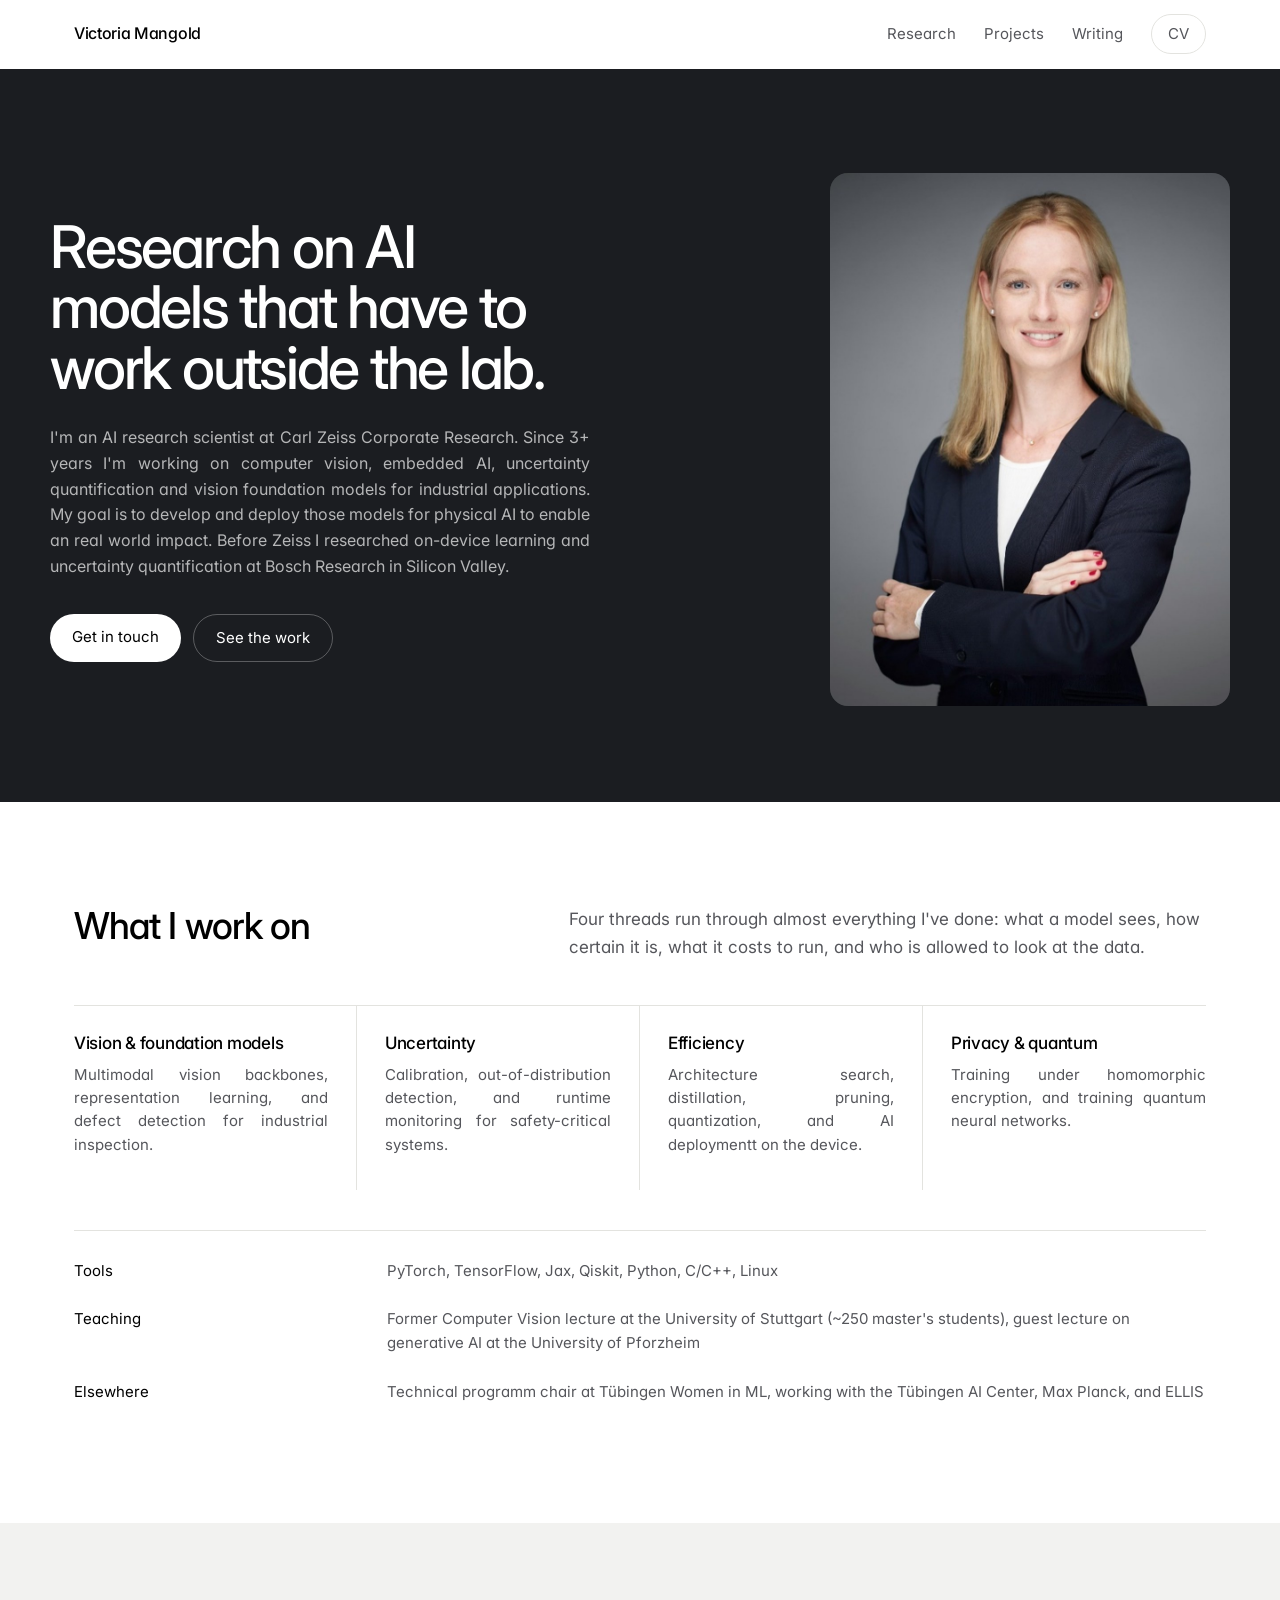
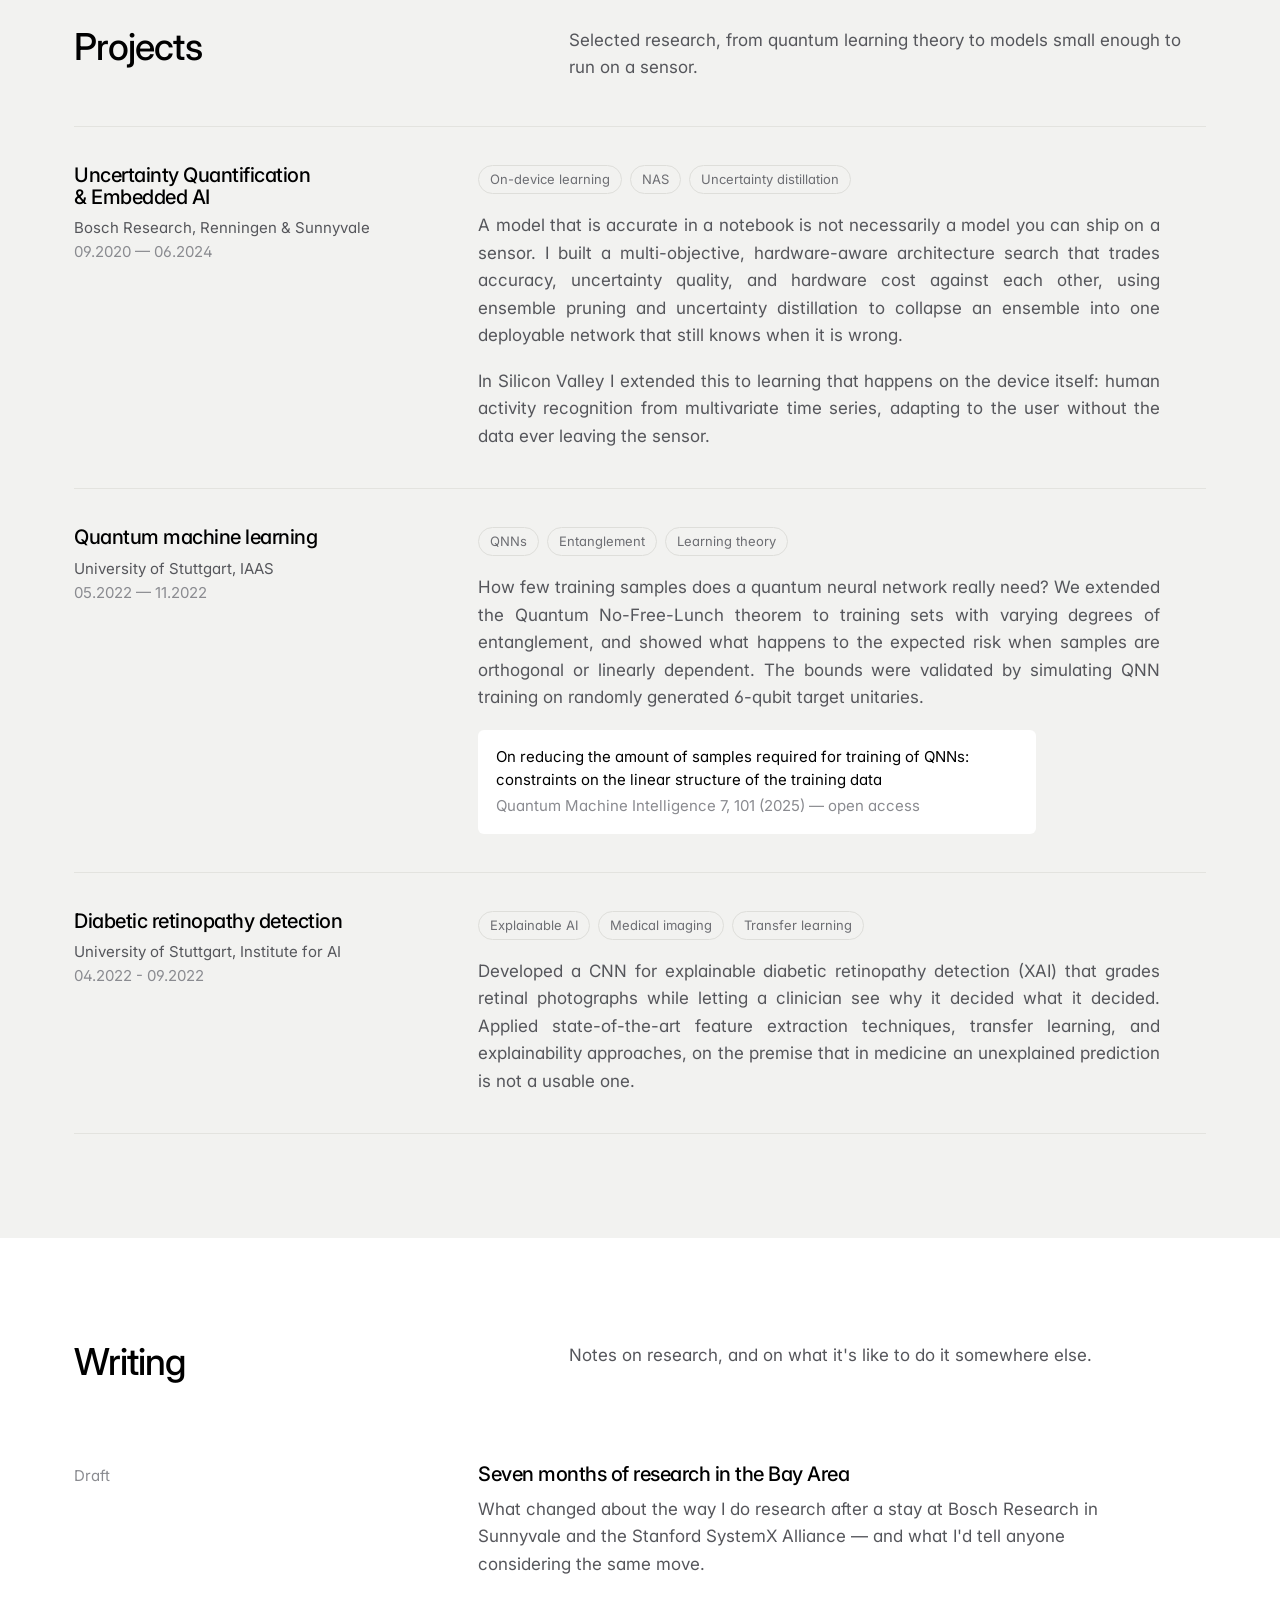
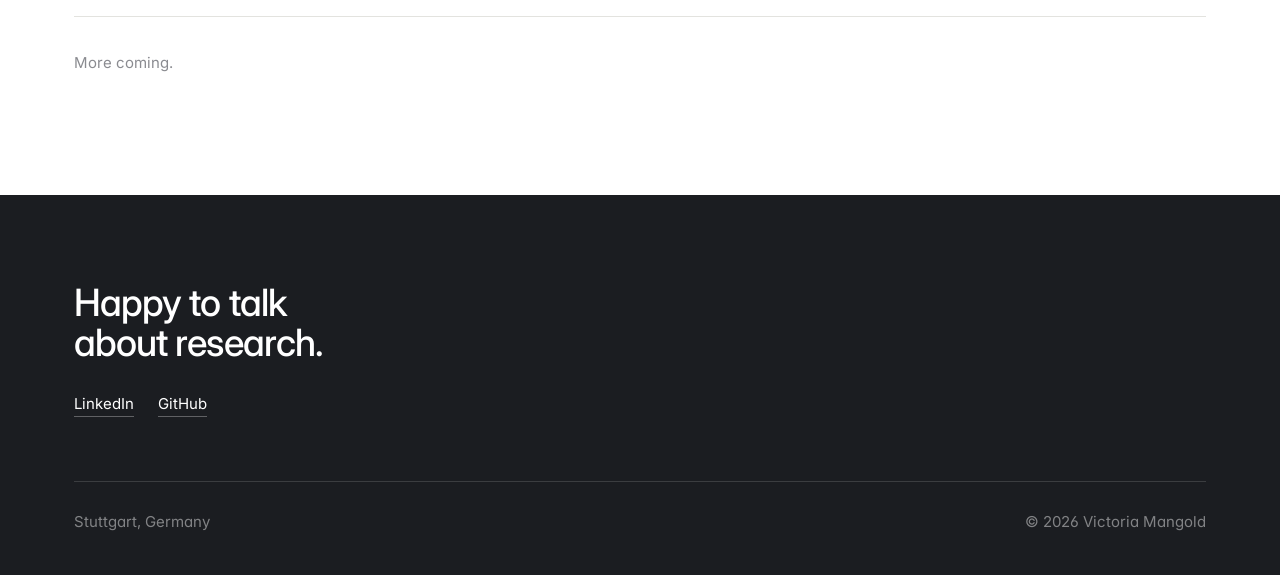
==== index.html @ bfdb850a "Update page" ====
<!doctype html>
<html lang="en">
<head>
<meta charset="utf-8">
<meta name="viewport" content="width=device-width, initial-scale=1">
<title>Victoria Mangold — AI Research Scientist</title>
<meta name="description" content="Victoria Mangold is an AI research scientist working on computer vision, foundation models, and efficient, on-device deep learning.">
<meta name="theme-color" content="#1b1d21">

<!-- social preview -->
<meta property="og:type" content="website">
<meta property="og:title" content="Victoria Mangold — AI Research Scientist">
<meta property="og:description" content="Computer vision, foundation models, and the parts that decide whether a model can be deployed: uncertainty, efficiency, privacy.">
<meta property="og:image" content="assets/portrait.jpg">

<link rel="preconnect" href="https://fonts.googleapis.com">
<link rel="preconnect" href="https://fonts.gstatic.com" crossorigin>
<link href="https://fonts.googleapis.com/css2?family=Inter:wght@400;500&display=swap" rel="stylesheet">
<link rel="stylesheet" href="styles.css">
<script>document.documentElement.classList.add('js');</script>
</head>

<body>

<header class="nav" id="nav">
  <div class="wrap nav__inner">
    <a class="nav__name" href="#top">Victoria Mangold</a>
    <nav class="nav__links" aria-label="Sections">
      <a href="#research" class="nav__hide">Research</a>
      <a href="#projects">Projects</a>
      <a href="#writing">Writing</a>
      <!-- EDIT: point this at your CV file, or delete the link -->
      <a href="assets/Victoria_Mangold_Resume_.pdf" class="nav__cv">CV</a>
    </nav>
  </div>
</header>

<main id="top">

<!-- ================================================== intro ======= -->
<section class="hero">
  <div class="wrap hero__grid">
    <div class="hero__text">
      <h1 class="reveal">Research on AI models that have to work outside the lab.</h1>
      <p class="hero__lede reveal">
        I'm an AI research scientist at Carl Zeiss Corporate Research. 
        Since 3+ years I'm working on computer vision, embedded AI, uncertainty quantification and vision foundation models for industrial applications. 
        My goal is to develop and deploy those models for physical AI to enable an real world impact. 
        Before Zeiss I researched on-device learning and uncertainty quantification at Bosch Research in Silicon Valley.
      </p>
      <div class="hero__actions reveal">
        <!-- EDIT: your email address -->
        <a class="btn btn--solid" href="https://linkedin.com/in/victoria-mangold" target="_blank" rel="noopener">Get in touch</a>
        <a class="btn btn--ghost" href="#projects">See the work</a>
      </div>
    </div>
    <figure class="hero__portrait">
      <img src="assets/portrait.jpg" alt="Victoria Mangold" width="900" height="1200">
    </figure>
  </div>
</section>

<!-- =============================================== research ======= -->
<section class="section" id="research">
  <div class="wrap">
    <div class="section__head">
      <h2>What I work on</h2>
      <p>
        Four threads run through almost everything I've done: what a model sees, how
        certain it is, what it costs to run, and who is allowed to look at the data.
      </p>
    </div>

    <!-- EDIT: four focus areas. Keep them to one sentence each. -->
    <div class="areas">
      <article class="area">
        <h3>Vision &amp; foundation models</h3>
        <p>Multimodal vision backbones, representation learning, and defect detection for industrial inspection.</p>
      </article>
      <article class="area">
        <h3>Uncertainty</h3>
        <p>Calibration, out-of-distribution detection, and runtime monitoring for safety-critical systems.</p>
      </article>
      <article class="area">
        <h3>Efficiency</h3>
        <p>Architecture search, distillation, pruning, quantization, and AI deploymentt on the device.</p>
      </article>
      <article class="area">
        <h3>Privacy &amp; quantum</h3>
        <p>Training under homomorphic encryption, and training quantum neural networks.</p>
      </article>
    </div>

    <dl class="stack">
      <dt>Tools</dt>
      <dd>PyTorch, TensorFlow, Jax, Qiskit, Python, C/C++, Linux</dd>
      <dt>Teaching</dt>
      <dd>Former Computer Vision lecture at the University of Stuttgart (~250 master's students), guest lecture on generative AI at the University of Pforzheim</dd>
      <dt>Elsewhere</dt>
      <dd>Technical programm chair at Tübingen Women in ML, working with the Tübingen AI Center, Max Planck, and ELLIS</dd>
    </dl>
  </div>
</section>

<!-- =============================================== projects ======= -->
<section class="section section--stone" id="projects">
  <div class="wrap">
    <div class="section__head">
      <h2>Projects</h2>
      <p>Selected research, from quantum learning theory to models small enough to run on a sensor.</p>
    </div>

    <div class="items">

      <!-- ------------------------------------------- project 1 --- -->
      <article class="item">
        <div class="item__meta">
          <h3>Uncertainty Quantification & Embedded AI</h3>
          <span class="item__where">Bosch Research, Renningen &amp; Sunnyvale</span>
          <span class="item__year">09.2020 — 06.2024</span>
        </div>
        <div class="item__body">
          <ul class="tags">
            <li>On-device learning</li>
            <li>NAS</li>
            <li>Uncertainty distillation</li>
          </ul>
          <p>
            A model that is accurate in a notebook is not necessarily a model you can ship on a
            sensor. I built a multi-objective, hardware-aware architecture search that trades
            accuracy, uncertainty quality, and hardware cost against each other, using ensemble
            pruning and uncertainty distillation to collapse an ensemble into one deployable
            network that still knows when it is wrong.
          </p>
          <p>
            In Silicon Valley I extended this to learning that happens on the device itself:
            human activity recognition from multivariate time series, adapting to the user
            without the data ever leaving the sensor.
          </p>
          <!-- EDIT: add a link to a thesis PDF, repo, or talk when you have one -->
        </div>
      </article>

      <!-- ------------------------------------------- project 2 --- -->
      <article class="item">
        <div class="item__meta">
          <h3>Quantum machine learning</h3>
          <span class="item__where">University of Stuttgart, IAAS</span>
          <span class="item__year">05.2022 — 11.2022</span>
        </div>
        <div class="item__body">
          <ul class="tags">
            <li>QNNs</li>
            <li>Entanglement</li>
            <li>Learning theory</li>
          </ul>
          <p>
            How few training samples does a quantum neural network really need? We extended the
            Quantum No-Free-Lunch theorem to training sets with varying degrees of entanglement,
            and showed what happens to the expected risk when samples are orthogonal or linearly
            dependent. The bounds were validated by simulating QNN training on randomly generated 
            6-qubit target unitaries.
          </p>
          <a class="paper" href="https://link.springer.com/article/10.1007/s42484-025-00328-7">
            <cite>On reducing the amount of samples required for training of QNNs: constraints on the linear structure of the training data</cite>
            <span>Quantum Machine Intelligence 7, 101 (2025) — open access</span>
          </a>
        </div>
      </article>

      <!-- ------------------------------------------- project 3 --- -->
      <article class="item">
        <div class="item__meta">
          <h3>Diabetic retinopathy detection</h3>
          <span class="item__where">University of Stuttgart, Institute for AI</span>
          <span class="item__year">04.2022 - 09.2022</span>
        </div>
        <div class="item__body">
          <ul class="tags">
            <li>Explainable AI</li>
            <li>Medical imaging</li>
            <li>Transfer learning</li>
          </ul>
          <p>
            Developed a CNN for explainable diabetic retinopathy detection (XAI) that grades
            retinal photographs while letting a clinician see why it decided what it decided.
            Applied state-of-the-art feature extraction techniques, transfer learning, and
            explainability approaches, on the premise that in medicine an unexplained prediction
            is not a usable one.
          </p>
        </div>
      </article>

    </div>
  </div>
</section>

<!-- ================================================ writing ======= -->
<section class="section" id="writing">
  <div class="wrap">
    <div class="section__head">
      <h2>Writing</h2>
      <p>Notes on research, and on what it's like to do it somewhere else.</p>
    </div>

    <!-- EDIT: copy this block for each new post -->
    <a class="post" href="blog/research-stay-bay-area.html">
      <span class="post__date">Draft</span>
      <span>
        <h3>Seven months of research in the Bay Area</h3>
        <p>
          What changed about the way I do research after a stay at Bosch Research in Sunnyvale
          and the Stanford SystemX Alliance — and what I'd tell anyone considering the same move.
        </p>
      </span>
    </a>

    <p class="note">More coming.</p>
  </div>
</section>

</main>

<!-- ================================================= footer ======= -->
<footer class="footer">
  <div class="wrap">
    <h2>Happy to talk about research.</h2>
    <div class="footer__links">
      <!-- EDIT: replace every placeholder below -->
      <!-- <a href="mailto:@DOMAIN.COM">EMAIL@DOMAIN.COM</a> -->
      <a href="https://linkedin.com/in/victoria-mangold">LinkedIn</a>
      <!-- <a href="https://scholar.google.com/citations?user=ID">Google Scholar</a> -->
      <a href="https://github.com/victoriamangold">GitHub</a>
      <!-- <a href="assets/Victoria_Mangold_Resume.pdf">CV (PDF)</a> -->
    </div>
    <div class="footer__base">
      <span>Stuttgart, Germany</span>
      <span>© <span id="year">2026</span> Victoria Mangold</span>
    </div>
  </div>
</footer>

<script src="script.js"></script>
</body>
</html>
---- styles.css ----
/* ------------------------------------------------------------------
   Victoria Mangold — personal site
   Tokens live here. Change these five values and the whole site shifts.
------------------------------------------------------------------ */

:root {
  --paper:    #ffffff;
  --stone:    #f2f2f0;   /* quiet section background        */
  --graphite: #1b1d21;   /* hero + footer, matches photo bg */
  --ink:      #000000;   /* headlines                       */
  --body:     #55565b;   /* running text                    */
  --rule:     #e3e3df;   /* hairlines                       */

  --gutter: 24px;
  --max: 1180px;

  --ease: cubic-bezier(0.22, 0.61, 0.36, 1);
}

*, *::before, *::after { box-sizing: border-box; }

html { -webkit-text-size-adjust: 100%; scroll-behavior: smooth; }

body {
  margin: 0;
  background: var(--paper);
  color: var(--body);
  font-family: "Inter", -apple-system, BlinkMacSystemFont, "Segoe UI", Helvetica, Arial, sans-serif;
  font-size: 17px;
  line-height: 1.62;
  font-feature-settings: "cv11", "ss01";
  -webkit-font-smoothing: antialiased;
}

h1, h2, h3, h4 {
  color: var(--ink);
  font-weight: 500;
  letter-spacing: -0.025em;
  line-height: 1.08;
  margin: 0;
  text-wrap: balance;
}

a { color: inherit; }

img { max-width: 100%; display: block; }

:focus-visible {
  outline: 2px solid currentColor;
  outline-offset: 3px;
  border-radius: 2px;
}

.wrap {
  width: 100%;
  max-width: var(--max);
  margin-inline: auto;
  padding-inline: var(--gutter);
}

.sr-only {
  position: absolute; width: 1px; height: 1px;
  padding: 0; margin: -1px; overflow: hidden;
  clip: rect(0 0 0 0); white-space: nowrap; border: 0;
}

/* ---------------------------------------------------------- nav ---- */

/* Frosted white, translucent, always visible. Sits in normal flow above the
   hero, so the dark panel starts below it. The hairline underneath only
   appears once there is content scrolling past, which keeps the top of the
   page clean. */

.nav {
  position: sticky;
  top: 0;
  z-index: 50;
  background: rgba(255, 255, 255, 0.72);
  -webkit-backdrop-filter: saturate(1.8) blur(16px);
  backdrop-filter: saturate(1.8) blur(16px);
  border-bottom: 1px solid transparent;
  transition: border-color 0.32s var(--ease), background 0.32s var(--ease);
}
.nav[data-scrolled="true"] {
  background: rgba(255, 255, 255, 0.82);
  border-bottom-color: var(--rule);
}

.nav__inner {
  display: flex;
  align-items: center;
  justify-content: space-between;
  gap: 24px;
  height: 68px;
}

.nav__name {
  color: var(--ink);
  font-weight: 500;
  letter-spacing: -0.02em;
  text-decoration: none;
  font-size: 1rem;
}

.nav__links {
  display: flex;
  align-items: center;
  gap: 28px;
  font-size: 0.9375rem;
}
.nav__links a {
  text-decoration: none;
  color: var(--body);
  transition: color 0.18s var(--ease), background 0.18s var(--ease), border-color 0.18s var(--ease);
}
.nav__links a:hover { color: var(--ink); }

.nav__cv {
  color: var(--ink);
  border: 1px solid var(--rule);
  border-radius: 999px;
  padding: 7px 16px;
}
.nav__cv:hover { background: var(--stone); border-color: #d3d3ce; }

/* --------------------------------------------------------- hero ---- */

.hero {
  background: var(--graphite);
  color: #fff;
  overflow: clip;
}

.hero__grid {
  display: grid;
  grid-template-columns: minmax(0, 1fr) minmax(280px, 400px);
  align-items: center;
  gap: 56px;
  padding: 104px 0 96px;
}

.hero__text { padding: 0; }

.hero h1 {
  color: #fff;
  font-size: clamp(2.5rem, 4.6vw, 3.9rem);
  letter-spacing: -0.038em;
  line-height: 1.03;
  max-width: 17ch;
}

.hero__lede {
  margin: 26px 0 0;
  max-width: 54ch;
  color: rgba(255, 255, 255, 0.68);
  font-size: clamp(1rem, 1.25vw, 1.1rem);
  line-height: 1.62;
  text-align: justify;
  text-justify: inter-word;
  hyphens: auto;
}

.hero__actions {
  margin-top: 34px;
  display: flex;
  flex-wrap: wrap;
  gap: 12px;
}

.btn {
  display: inline-block;
  border-radius: 999px;
  padding: 11px 22px;
  font-size: 0.9375rem;
  text-decoration: none;
  transition: background 0.18s var(--ease), color 0.18s var(--ease), border-color 0.18s var(--ease);
}
.btn--solid { background: #fff; color: var(--ink); }
.btn--solid:hover { background: rgba(255, 255, 255, 0.82); }
.btn--ghost { border: 1px solid rgba(255, 255, 255, 0.28); color: #fff; }
.btn--ghost:hover { border-color: rgba(255, 255, 255, 0.6); }

.hero__portrait {
  margin: 0;
  justify-self: end;
  width: 100%;
  border-radius: 18px;
  overflow: hidden;
  /* the photo backdrop is lighter than the panel, so a hairline keeps the
     corners from looking like a pasted rectangle */
  box-shadow: inset 0 0 0 1px rgba(255, 255, 255, 0.07);
}
.hero__portrait img {
  width: 100%;
  height: auto;
  aspect-ratio: 3 / 4;
  object-fit: cover;
}

/* ------------------------------------------------------ sections --- */

.section { padding: 104px 0; scroll-margin-top: 68px; }
.section--stone { background: var(--stone); }

.section__head {
  display: grid;
  grid-template-columns: minmax(0, 1fr) minmax(0, 1.4fr);
  gap: 40px;
  align-items: start;
  padding-bottom: 44px;
}
.section__head h2 { font-size: clamp(1.7rem, 2.9vw, 2.35rem); }
.section__head p { margin: 0; max-width: 58ch; }

/* focus areas — a definition list, because that is what it is */

.areas {
  display: grid;
  grid-template-columns: repeat(4, minmax(0, 1fr));
  gap: 0;
  border-top: 1px solid var(--rule);
}
.area {
  padding: 28px 28px 34px;
  border-right: 1px solid var(--rule);
}
.area:first-child { padding-left: 0; }
.area:last-child { border-right: 0; padding-right: 0; }
.area h3 {
  font-size: 1.0625rem;
  letter-spacing: -0.015em;
  margin-bottom: 10px;
}
.area p {
  margin: 0;
  font-size: 0.9375rem;
  line-height: 1.55;
  text-align: justify;
  text-justify: inter-word;
  hyphens: auto;
}

.stack {
  margin-top: 40px;
  padding-top: 28px;
  border-top: 1px solid var(--rule);
  display: grid;
  grid-template-columns: minmax(0, 1fr) minmax(0, 3fr);
  gap: 24px 40px;
  font-size: 0.9375rem;
}
.stack dt { color: var(--ink); }
.stack dd { margin: 0; }

/* ------------------------------------------------------- projects -- */

.items { border-top: 1px solid var(--rule); }

.item {
  display: grid;
  grid-template-columns: minmax(0, 1fr) minmax(0, 2fr);
  gap: 24px 40px;
  padding: 38px 0;
  border-bottom: 1px solid var(--rule);
  align-items: start;
}

.item__meta { font-size: 0.9375rem; }
.item__meta h3 { font-size: 1.25rem; margin-bottom: 8px; }
.item__where { display: block; }
.item__year { display: block; color: #8a8b90; }

.item__body > p {
  margin: 0 0 18px;
  max-width: 62ch;
  text-align: justify;
  text-justify: inter-word;
  hyphens: auto;
}
.item__body > p:last-child { margin-bottom: 0; }

.tags {
  list-style: none;
  display: flex;
  flex-wrap: wrap;
  gap: 8px;
  margin: 0 0 18px;
  padding: 0;
  font-size: 0.8125rem;
}
.tags li {
  border: 1px solid var(--rule);
  border-radius: 999px;
  padding: 3px 11px;
  color: #6d6e73;
}
.section--stone .tags li { border-color: #dededa; }

.link {
  color: var(--ink);
  text-decoration: none;
  border-bottom: 1px solid #c9c9c4;
  padding-bottom: 1px;
  transition: border-color 0.18s var(--ease);
}
.link:hover { border-bottom-color: var(--ink); }

.paper {
  display: block;
  font-size: 0.9375rem;
  line-height: 1.5;
  padding: 16px 18px;
  background: var(--stone);
  border-radius: 6px;
  text-decoration: none;
  max-width: 62ch;
  transition: background 0.18s var(--ease);
}
.section--stone .paper { background: #fff; }
.paper:hover { background: #eaeae6; }
.section--stone .paper:hover { background: #f8f8f6; }
.paper cite { color: var(--ink); font-style: normal; }
.paper span { display: block; color: #8a8b90; margin-top: 4px; }

/* ---------------------------------------------------------- blog --- */

.post {
  display: grid;
  grid-template-columns: minmax(0, 1fr) minmax(0, 2fr);
  gap: 24px 40px;
  padding: 38px 0;
  border-bottom: 1px solid var(--rule);
  text-decoration: none;
}
.post:first-child { border-top: 1px solid var(--rule); }
.post__date { font-size: 0.9375rem; color: #8a8b90; }
.post h3 { font-size: 1.25rem; margin-bottom: 10px; }
.post p { margin: 0; max-width: 62ch; }
.post:hover h3 { text-decoration: underline; text-underline-offset: 4px; text-decoration-thickness: 1px; }

.note {
  margin-top: 34px;
  font-size: 0.9375rem;
  color: #8a8b90;
}

/* -------------------------------------------------------- footer --- */

.footer {
  background: var(--graphite);
  color: rgba(255, 255, 255, 0.66);
  padding: 88px 0 40px;
  font-size: 0.9375rem;
}
.footer h2 {
  color: #fff;
  font-size: clamp(1.7rem, 3vw, 2.35rem);
  max-width: 16ch;
  margin-bottom: 28px;
}
.footer a { color: #fff; text-decoration: none; border-bottom: 1px solid rgba(255,255,255,0.3); }
.footer a:hover { border-bottom-color: #fff; }

.footer__links {
  display: flex;
  flex-wrap: wrap;
  gap: 24px;
  padding-bottom: 64px;
}

.footer__base {
  display: flex;
  flex-wrap: wrap;
  justify-content: space-between;
  gap: 12px;
  padding-top: 28px;
  border-top: 1px solid rgba(255, 255, 255, 0.14);
  color: rgba(255, 255, 255, 0.45);
}
.footer__base a { border-bottom: 0; color: rgba(255, 255, 255, 0.45); }
.footer__base a:hover { color: #fff; }

/* ----------------------------------------------------- blog post --- */

.article { padding: 72px 0 96px; }
.article__inner { max-width: 68ch; margin-inline: auto; }
.article h1 { font-size: clamp(2rem, 4vw, 3rem); margin-bottom: 16px; }
.article__date { color: #8a8b90; font-size: 0.9375rem; }
.article h2 { font-size: 1.4rem; margin: 48px 0 14px; }
.article p { margin: 0 0 20px; }
.back {
  display: inline-block;
  margin-bottom: 40px;
  font-size: 0.9375rem;
  text-decoration: none;
  color: var(--body);
}
.back:hover { color: var(--ink); }

/* ------------------------------------------------------- motion ---- */

.js .reveal { opacity: 0; transform: translateY(14px); }
.loaded .reveal {
  opacity: 1;
  transform: none;
  transition: opacity 0.7s var(--ease), transform 0.7s var(--ease);
}
.loaded .reveal:nth-child(2) { transition-delay: 0.08s; }
.loaded .reveal:nth-child(3) { transition-delay: 0.16s; }

@media (prefers-reduced-motion: reduce) {
  html { scroll-behavior: auto; }
  .reveal, .loaded .reveal { opacity: 1; transform: none; transition: none; }
  * { animation-duration: 0.01ms !important; transition-duration: 0.01ms !important; }
}

/* ------------------------------------------------------ responsive - */

@media (max-width: 1000px) {
  .areas { grid-template-columns: repeat(2, minmax(0, 1fr)); }
  .area { border-bottom: 1px solid var(--rule); }
  .area:nth-child(2n + 1) { padding-left: 0; }
  .area:nth-child(2n) { border-right: 0; padding-right: 0; }
  .area:nth-last-child(-n+2) { border-bottom: 0; }
}

@media (max-width: 820px) {
  body { font-size: 16px; }
  .hero__grid {
    grid-template-columns: 1fr;
    gap: 44px;
    padding: 64px 0 72px;
  }
  .hero__portrait { max-width: 300px; justify-self: start; }
  .section { padding: 72px 0; }
  .section__head,
  .item,
  .post,
  .stack { grid-template-columns: 1fr; }
  .section__head { padding-bottom: 32px; gap: 16px; }
  .nav__links { gap: 18px; font-size: 0.875rem; }
  .nav__links .nav__hide { display: none; }
}

@media (max-width: 520px) {
  .areas { grid-template-columns: 1fr; }
  .area { border-right: 0; padding-inline: 0; }
  .area:nth-last-child(-n+2) { border-bottom: 1px solid var(--rule); }
  .area:last-child { border-bottom: 0; }
}
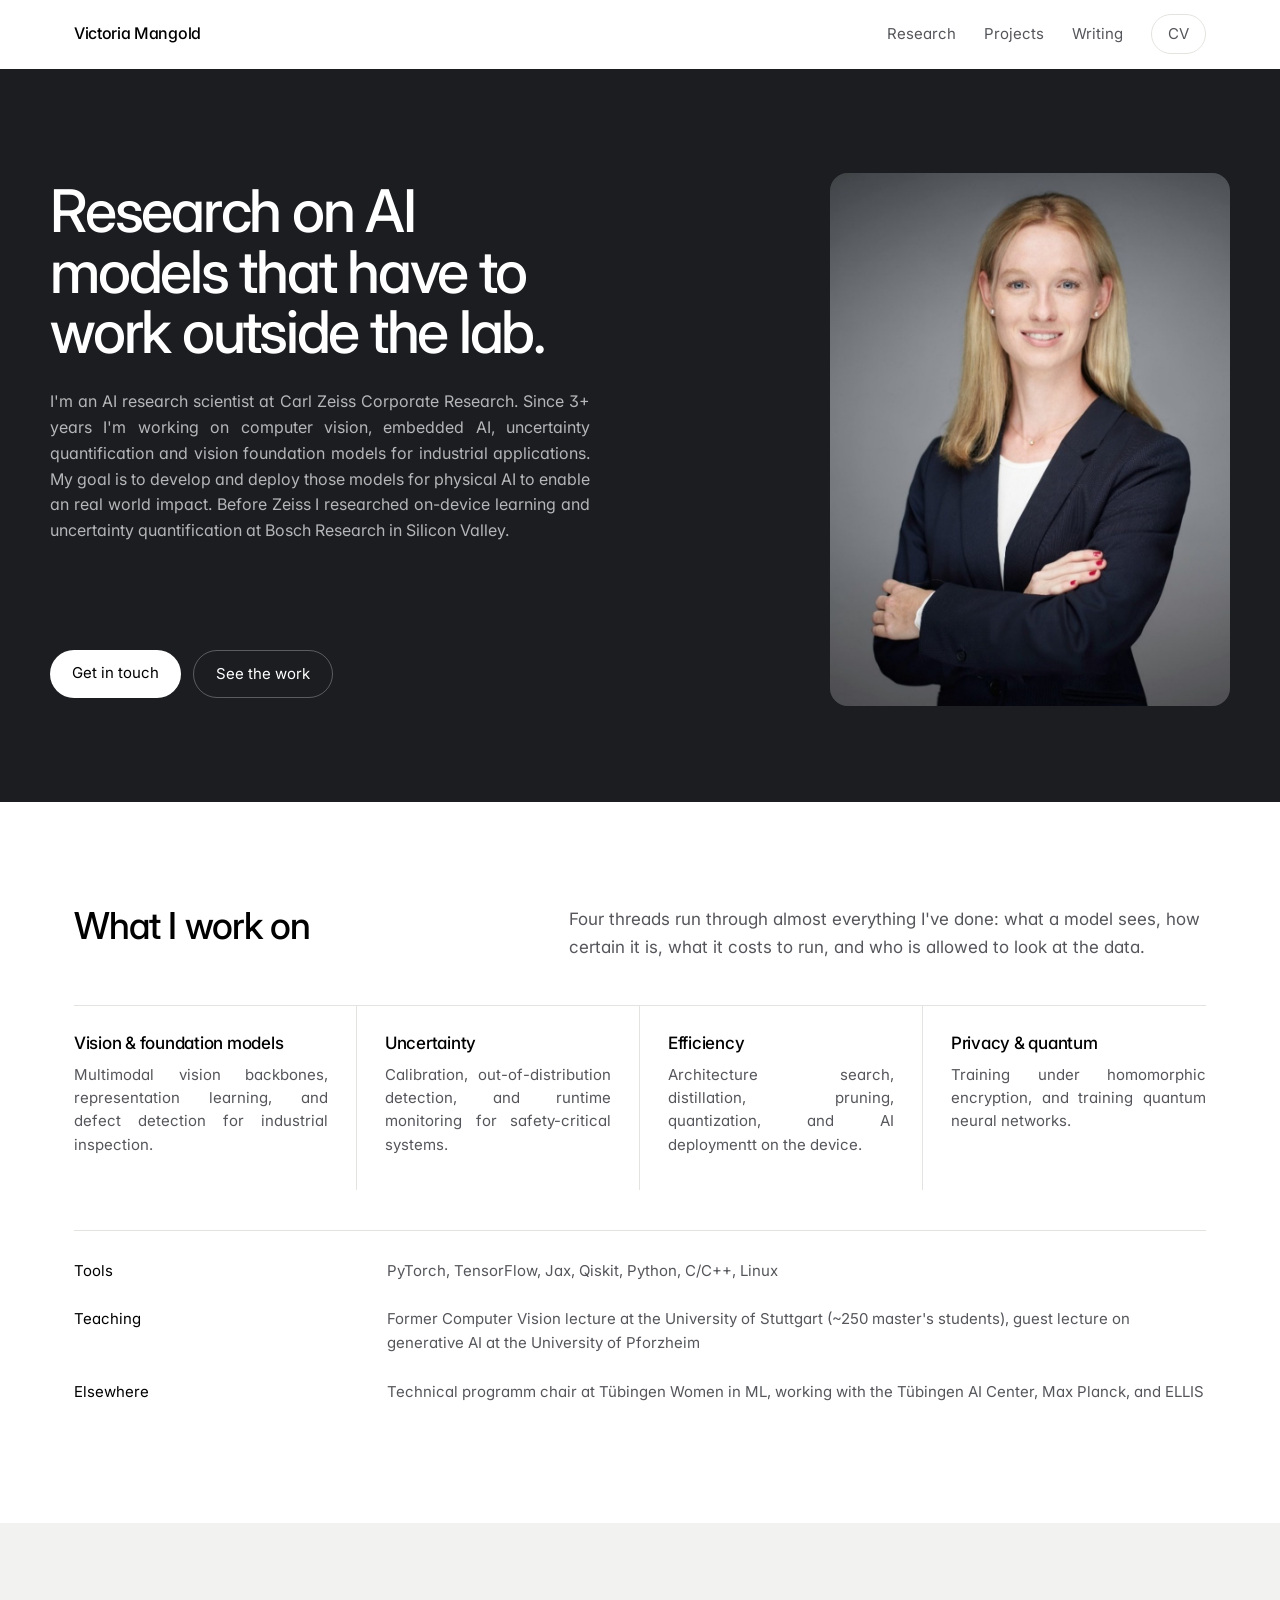
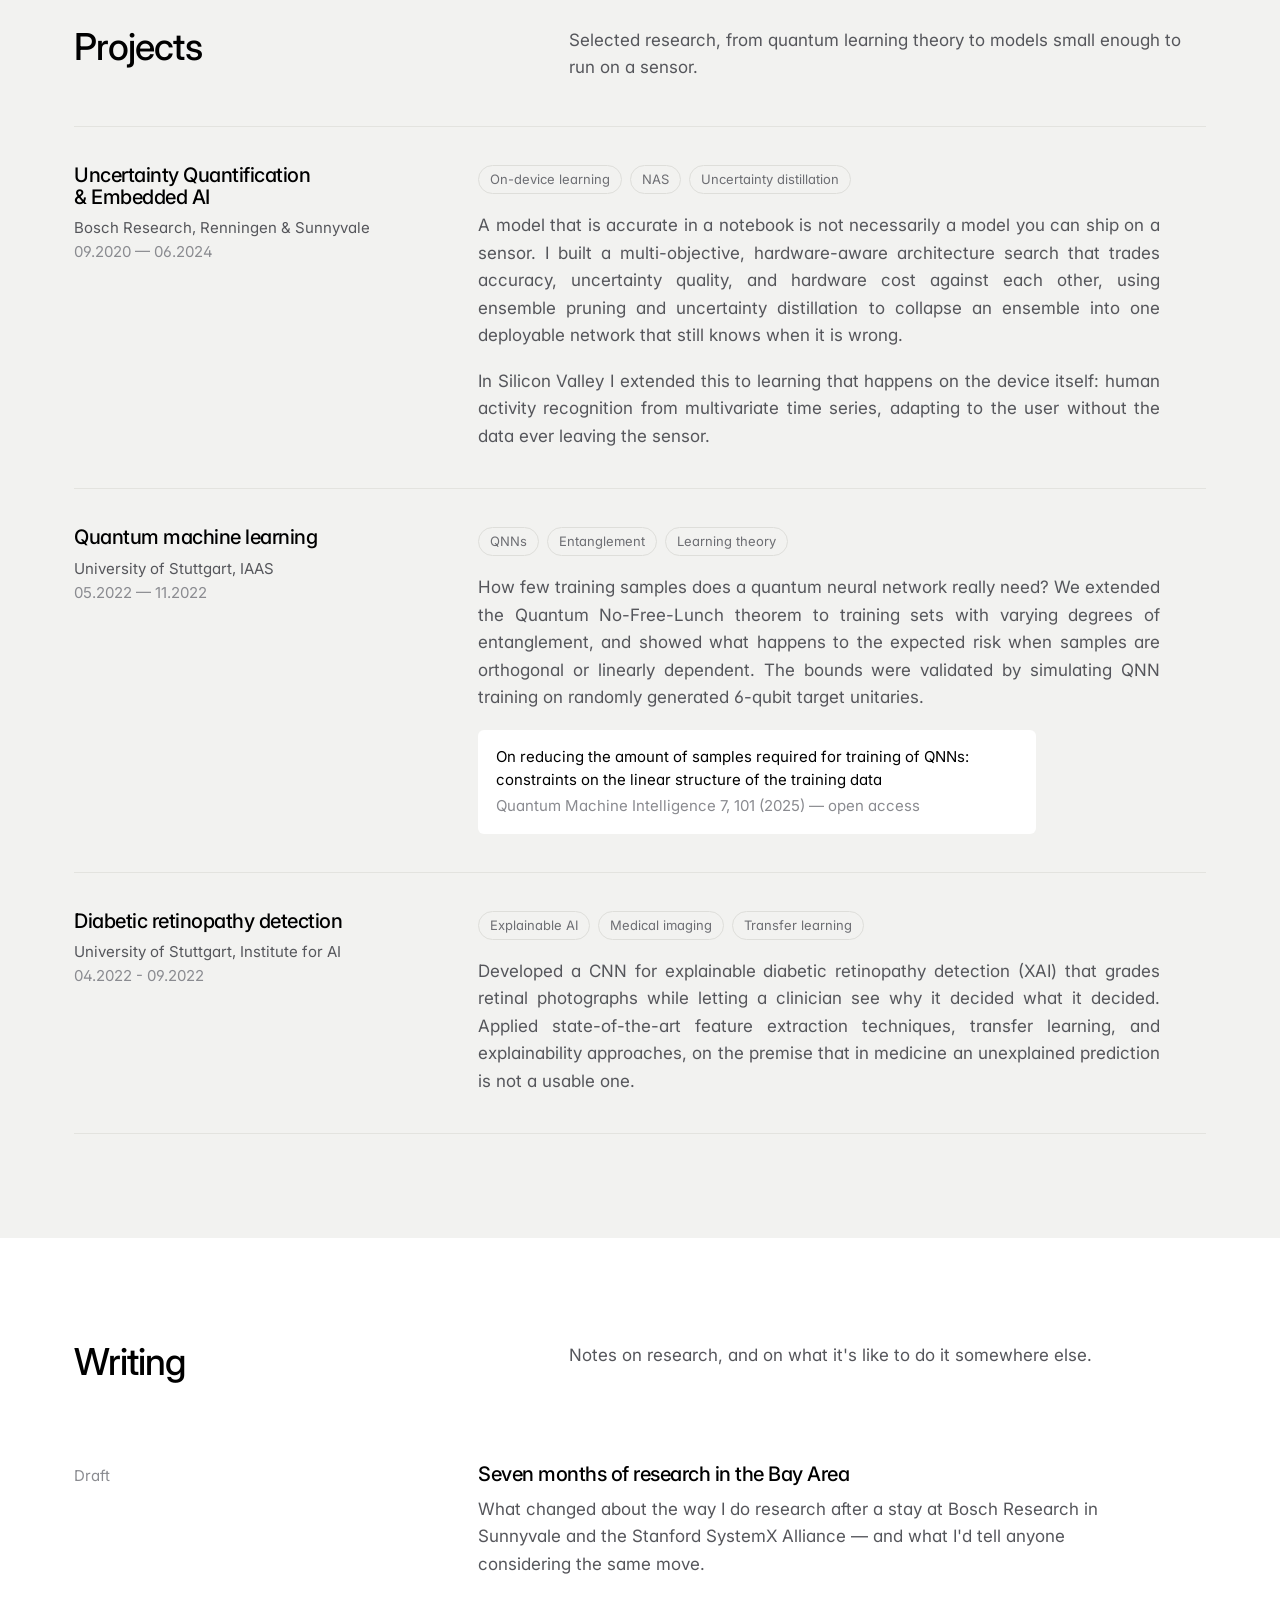
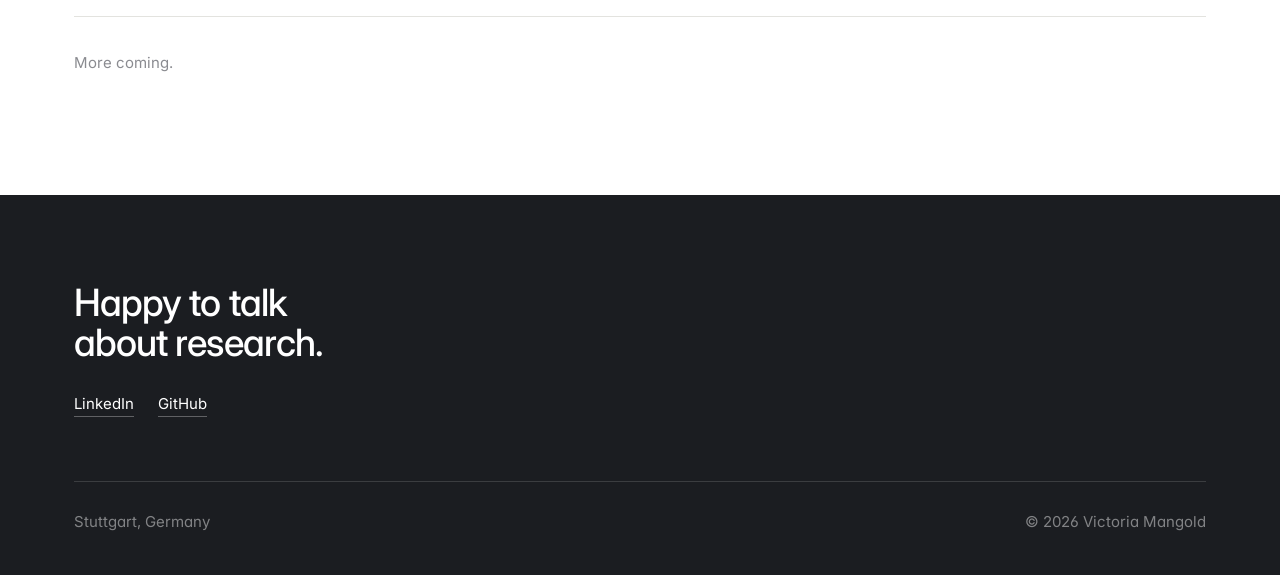
==== commit f625bed4: "Fix padding for mobile" ====
--- a/index.html
+++ b/index.html
@@ -43,20 +43,20 @@
     <div class="hero__text">
       <h1 class="reveal">Research on AI models that have to work outside the lab.</h1>
       <p class="hero__lede reveal">
-        I'm an AI research scientist at Carl Zeiss Corporate Research. 
-        Since 3+ years I'm working on computer vision, embedded AI, uncertainty quantification and vision foundation models for industrial applications. 
-        My goal is to develop and deploy those models for physical AI to enable an real world impact. 
+        I'm an AI research scientist at Carl Zeiss Corporate Research.
+        Since 3+ years I'm working on computer vision, embedded AI, uncertainty quantification and vision foundation models for industrial applications.
+        My goal is to develop and deploy those models for physical AI to enable an real world impact.
         Before Zeiss I researched on-device learning and uncertainty quantification at Bosch Research in Silicon Valley.
       </p>
-      <div class="hero__actions reveal">
-        <!-- EDIT: your email address -->
-        <a class="btn btn--solid" href="https://linkedin.com/in/victoria-mangold" target="_blank" rel="noopener">Get in touch</a>
-        <a class="btn btn--ghost" href="#projects">See the work</a>
-      </div>
     </div>
     <figure class="hero__portrait">
       <img src="assets/portrait.jpg" alt="Victoria Mangold" width="900" height="1200">
     </figure>
+    <div class="hero__actions reveal">
+      <!-- EDIT: your email address -->
+      <a class="btn btn--solid" href="https://linkedin.com/in/victoria-mangold" target="_blank" rel="noopener">Get in touch</a>
+      <a class="btn btn--ghost" href="#projects">See the work</a>
+    </div>
   </div>
 </section>
 
--- a/styles.css
+++ b/styles.css
@@ -134,12 +134,15 @@
 .hero__grid {
   display: grid;
   grid-template-columns: minmax(0, 1fr) minmax(280px, 400px);
+  grid-template-rows: auto auto;
   align-items: center;
   gap: 56px;
   padding: 104px 0 96px;
 }
 
-.hero__text { padding: 0; }
+.hero__text { padding: 0; grid-column: 1; grid-row: 1; }
+.hero__actions { grid-column: 1; grid-row: 2; }
+.hero__portrait { grid-column: 2; grid-row: 1 / 3; }
 
 .hero h1 {
   color: #fff;
@@ -428,10 +431,14 @@
   body { font-size: 16px; }
   .hero__grid {
     grid-template-columns: 1fr;
-    gap: 44px;
+    grid-template-rows: auto;
+    gap: 32px;
     padding: 64px 0 72px;
   }
-  .hero__portrait { max-width: 300px; justify-self: start; }
+  .hero__text { order: 1; grid-column: 1; grid-row: auto; padding-inline: var(--gutter); }
+  .hero__portrait { order: 2; grid-column: 1; grid-row: auto; max-width: 300px; justify-self: center; margin-inline: auto; }
+  .hero__actions { order: 3; grid-column: 1; grid-row: auto; padding-inline: var(--gutter); justify-content: center; }
+  .hero__lede { max-width: none; }
   .section { padding: 72px 0; }
   .section__head,
   .item,
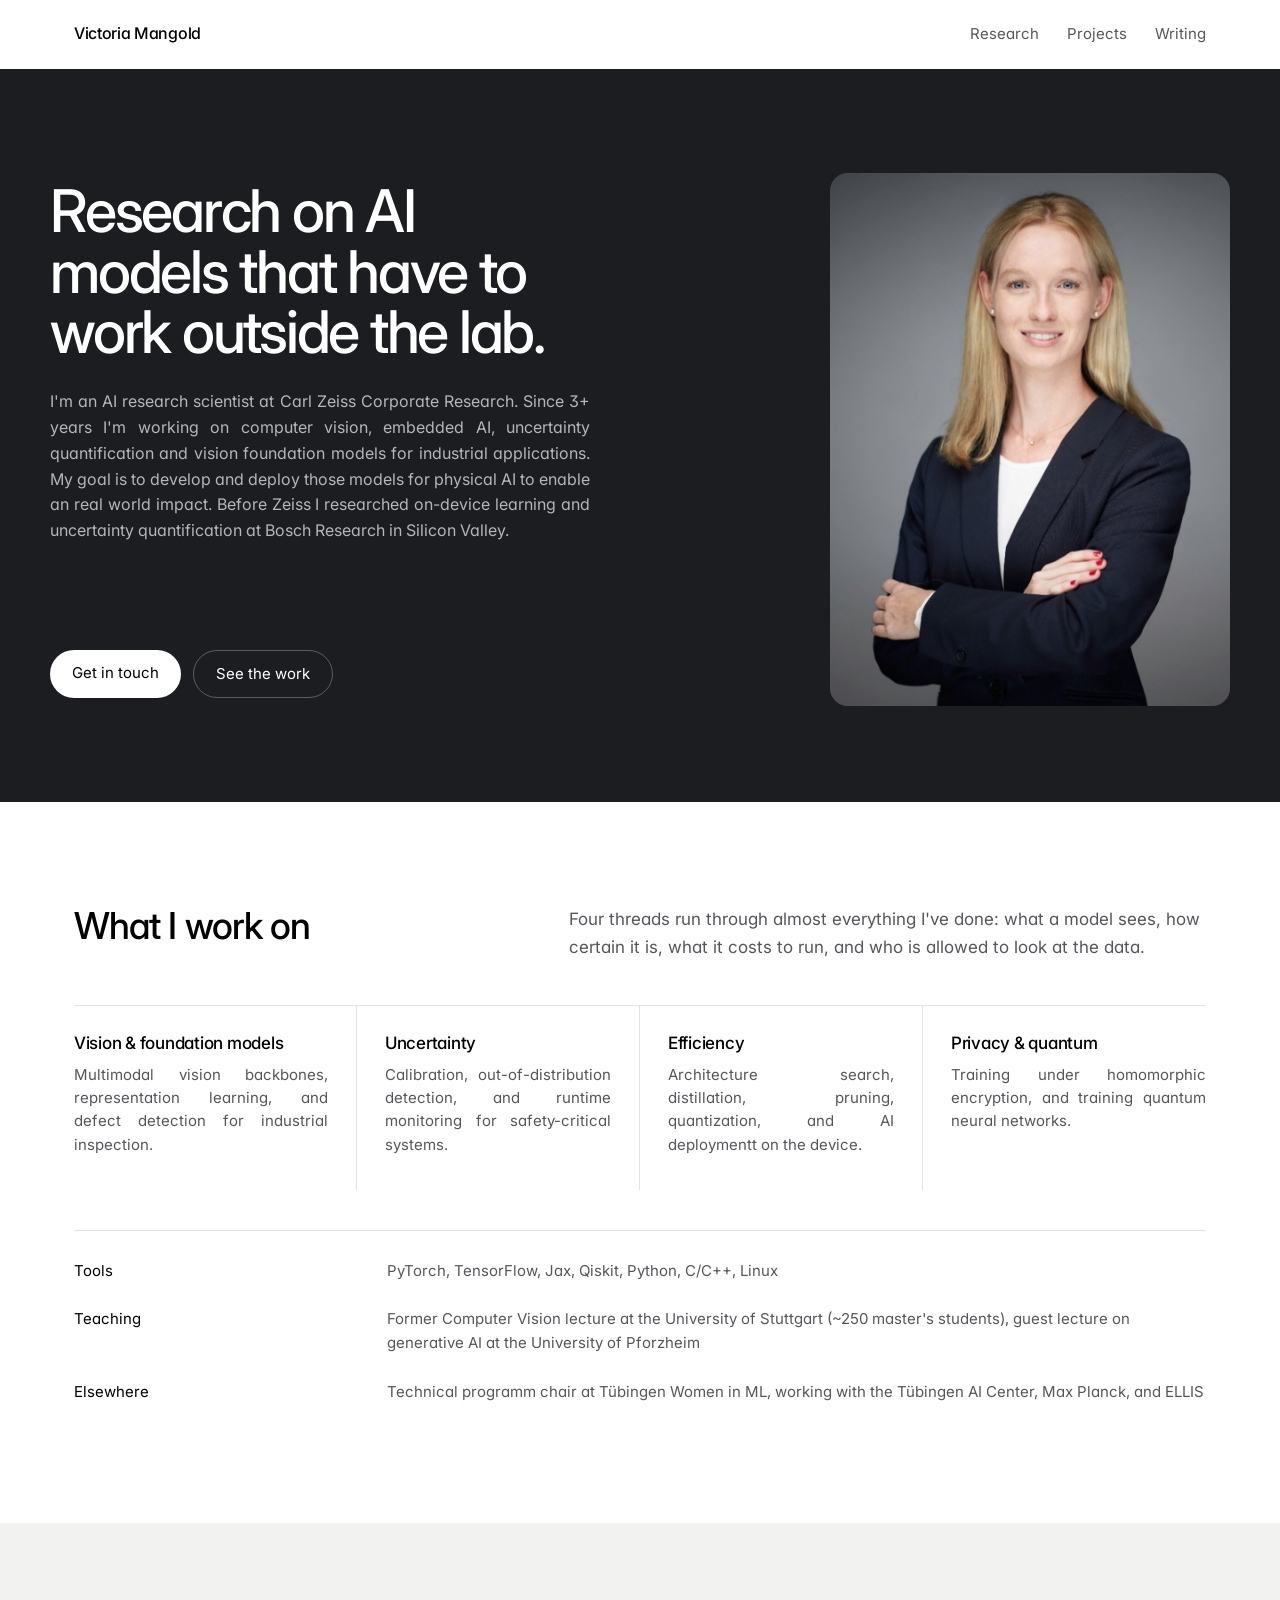
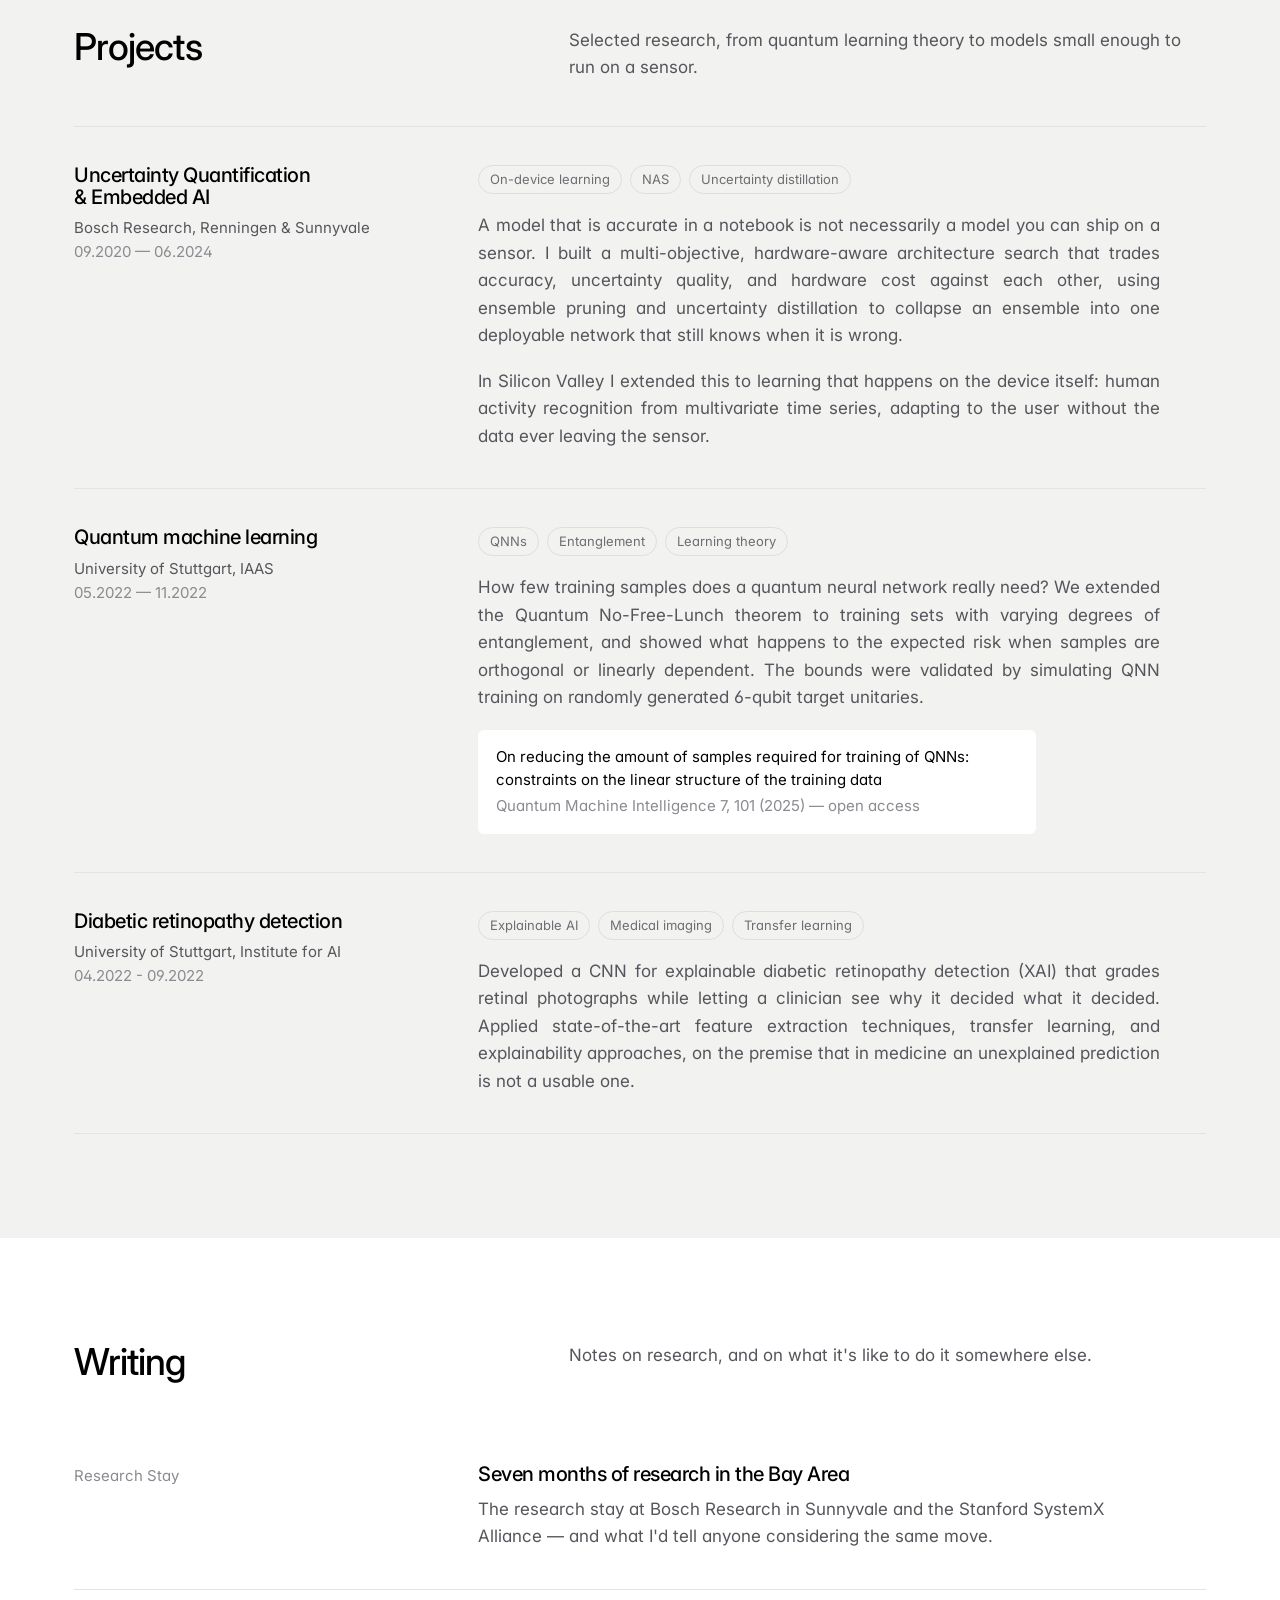
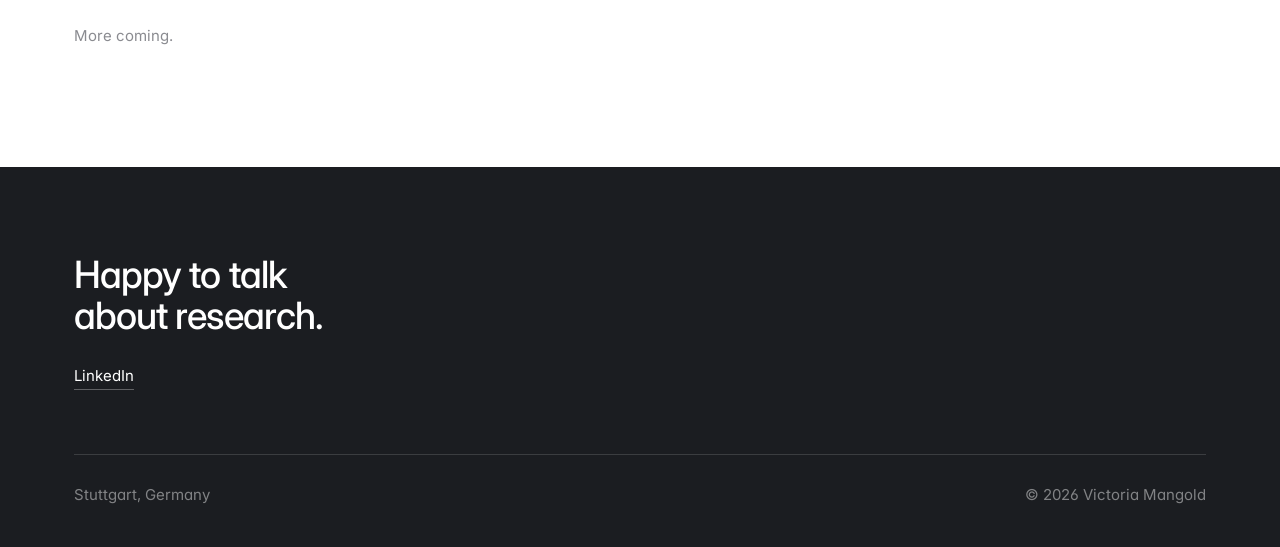
==== commit a36385b9: "Add research stay" ====
--- a/index.html
+++ b/index.html
@@ -30,7 +30,7 @@
       <a href="#projects">Projects</a>
       <a href="#writing">Writing</a>
       <!-- EDIT: point this at your CV file, or delete the link -->
-      <a href="assets/Victoria_Mangold_Resume_.pdf" class="nav__cv">CV</a>
+      <!-- <a href="assets/Victoria_Mangold_Resume_.pdf" class="nav__cv">CV</a> -->
     </nav>
   </div>
 </header>
@@ -205,11 +205,11 @@
 
     <!-- EDIT: copy this block for each new post -->
     <a class="post" href="blog/research-stay-bay-area.html">
-      <span class="post__date">Draft</span>
+      <span class="post__date">Research Stay</span>
       <span>
         <h3>Seven months of research in the Bay Area</h3>
         <p>
-          What changed about the way I do research after a stay at Bosch Research in Sunnyvale
+          The research stay at Bosch Research in Sunnyvale
           and the Stanford SystemX Alliance — and what I'd tell anyone considering the same move.
         </p>
       </span>
@@ -230,7 +230,7 @@
       <!-- <a href="mailto:@DOMAIN.COM">EMAIL@DOMAIN.COM</a> -->
       <a href="https://linkedin.com/in/victoria-mangold">LinkedIn</a>
       <!-- <a href="https://scholar.google.com/citations?user=ID">Google Scholar</a> -->
-      <a href="https://github.com/victoriamangold">GitHub</a>
+      <!-- <a href="https://github.com/victoriamangold">GitHub</a> -->
       <!-- <a href="assets/Victoria_Mangold_Resume.pdf">CV (PDF)</a> -->
     </div>
     <div class="footer__base">
--- a/styles.css
+++ b/styles.css
@@ -385,12 +385,68 @@
 
 /* ----------------------------------------------------- blog post --- */
 
-.article { padding: 72px 0 96px; }
-.article__inner { max-width: 68ch; margin-inline: auto; }
-.article h1 { font-size: clamp(2rem, 4vw, 3rem); margin-bottom: 16px; }
+.article-hero {
+  position: relative;
+  background: var(--paper);
+  color: #fff;
+  overflow: clip;
+  isolation: isolate;
+}
+.article-hero__bg {
+  position: absolute;
+  inset: 0;
+  background-image: var(--hero-image);
+  background-size: cover;
+  background-position: center 75%;
+  z-index: -2;
+}
+.article-hero::after {
+  content: "";
+  position: absolute;
+  inset: 0;
+  background: linear-gradient(180deg,
+    transparent 0%,
+    transparent 92%,
+    rgba(255, 255, 255, 0.5) 96%,
+    var(--paper) 100%);
+  z-index: -1;
+}
+.article-hero__inner {
+  max-width: 68ch;
+  margin-inline: auto;
+  padding: 96px 0 220px;
+}
+.back--light { color: rgba(255, 255, 255, 0.7); }
+.back--light:hover { color: #fff; }
+.article-hero h1 {
+  color: #fff;
+  font-size: clamp(2rem, 4vw, 3rem);
+  letter-spacing: -0.02em;
+  margin: 18px 0 14px;
+  text-shadow: 0 2px 20px rgba(0, 0, 0, 0.35);
+}
+.article-hero .article__date { color: rgba(255, 255, 255, 0.65); }
+
+.article { padding: 8px 0 96px; }
+.article__inner { max-width: 62ch; margin-inline: auto; }
 .article__date { color: #8a8b90; font-size: 0.9375rem; }
-.article h2 { font-size: 1.4rem; margin: 48px 0 14px; }
-.article p { margin: 0 0 20px; }
+.article h2 { font-size: 1.3rem; margin: 56px 0 16px; letter-spacing: -0.01em; }
+.article p { margin: 0 0 22px; line-height: 1.68; }
+.article p:first-of-type { font-size: 1.0625rem; color: var(--ink); }
+
+.article figure { margin: 32px auto; max-width: 440px; }
+.article figure img {
+  width: 100%;
+  border-radius: 8px;
+}
+.article figcaption {
+  margin-top: 10px;
+  font-size: 0.8125rem;
+  line-height: 1.45;
+  color: #8a8b90;
+  text-align: center;
+}
+.article figcaption a { color: inherit; }
 .back {
   display: inline-block;
   margin-bottom: 40px;
@@ -447,6 +503,7 @@
   .section__head { padding-bottom: 32px; gap: 16px; }
   .nav__links { gap: 18px; font-size: 0.875rem; }
   .nav__links .nav__hide { display: none; }
+  .article-hero__inner { padding: 72px 0 48px; }
 }
 
 @media (max-width: 520px) {
